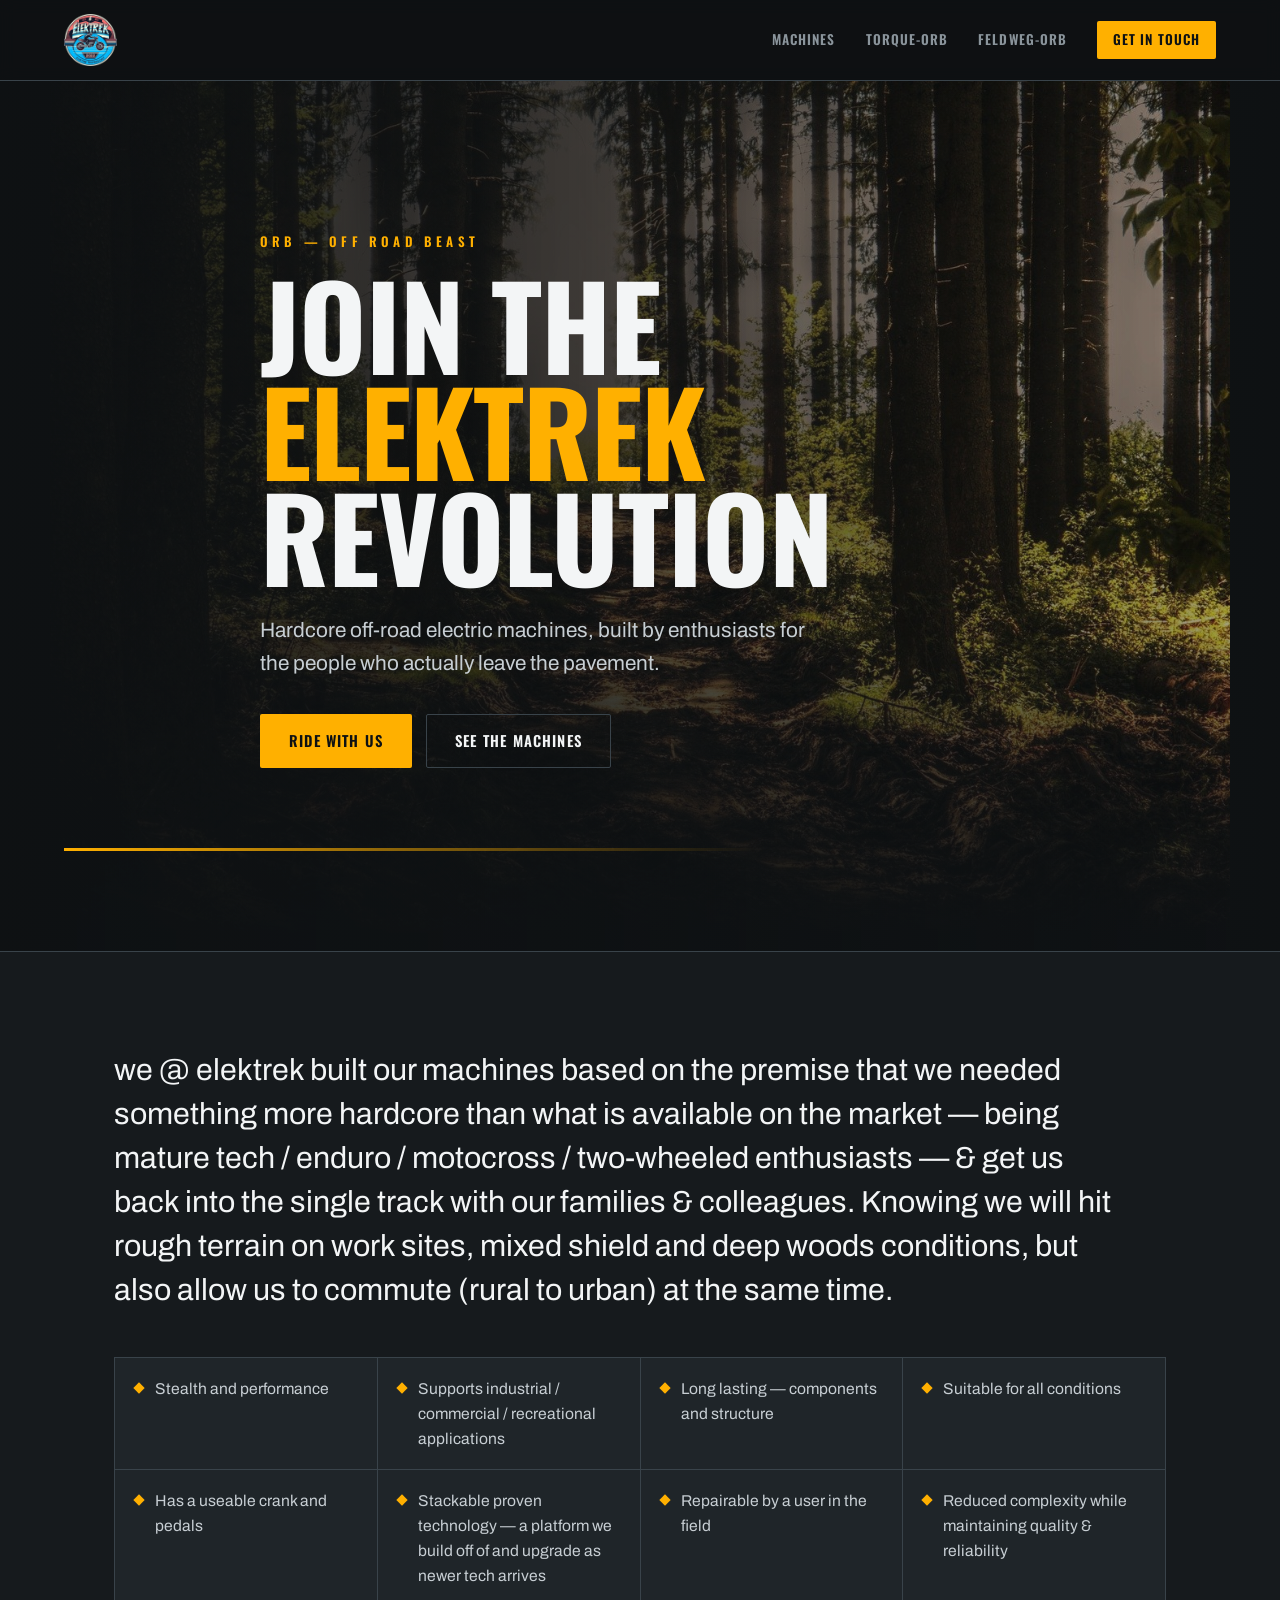
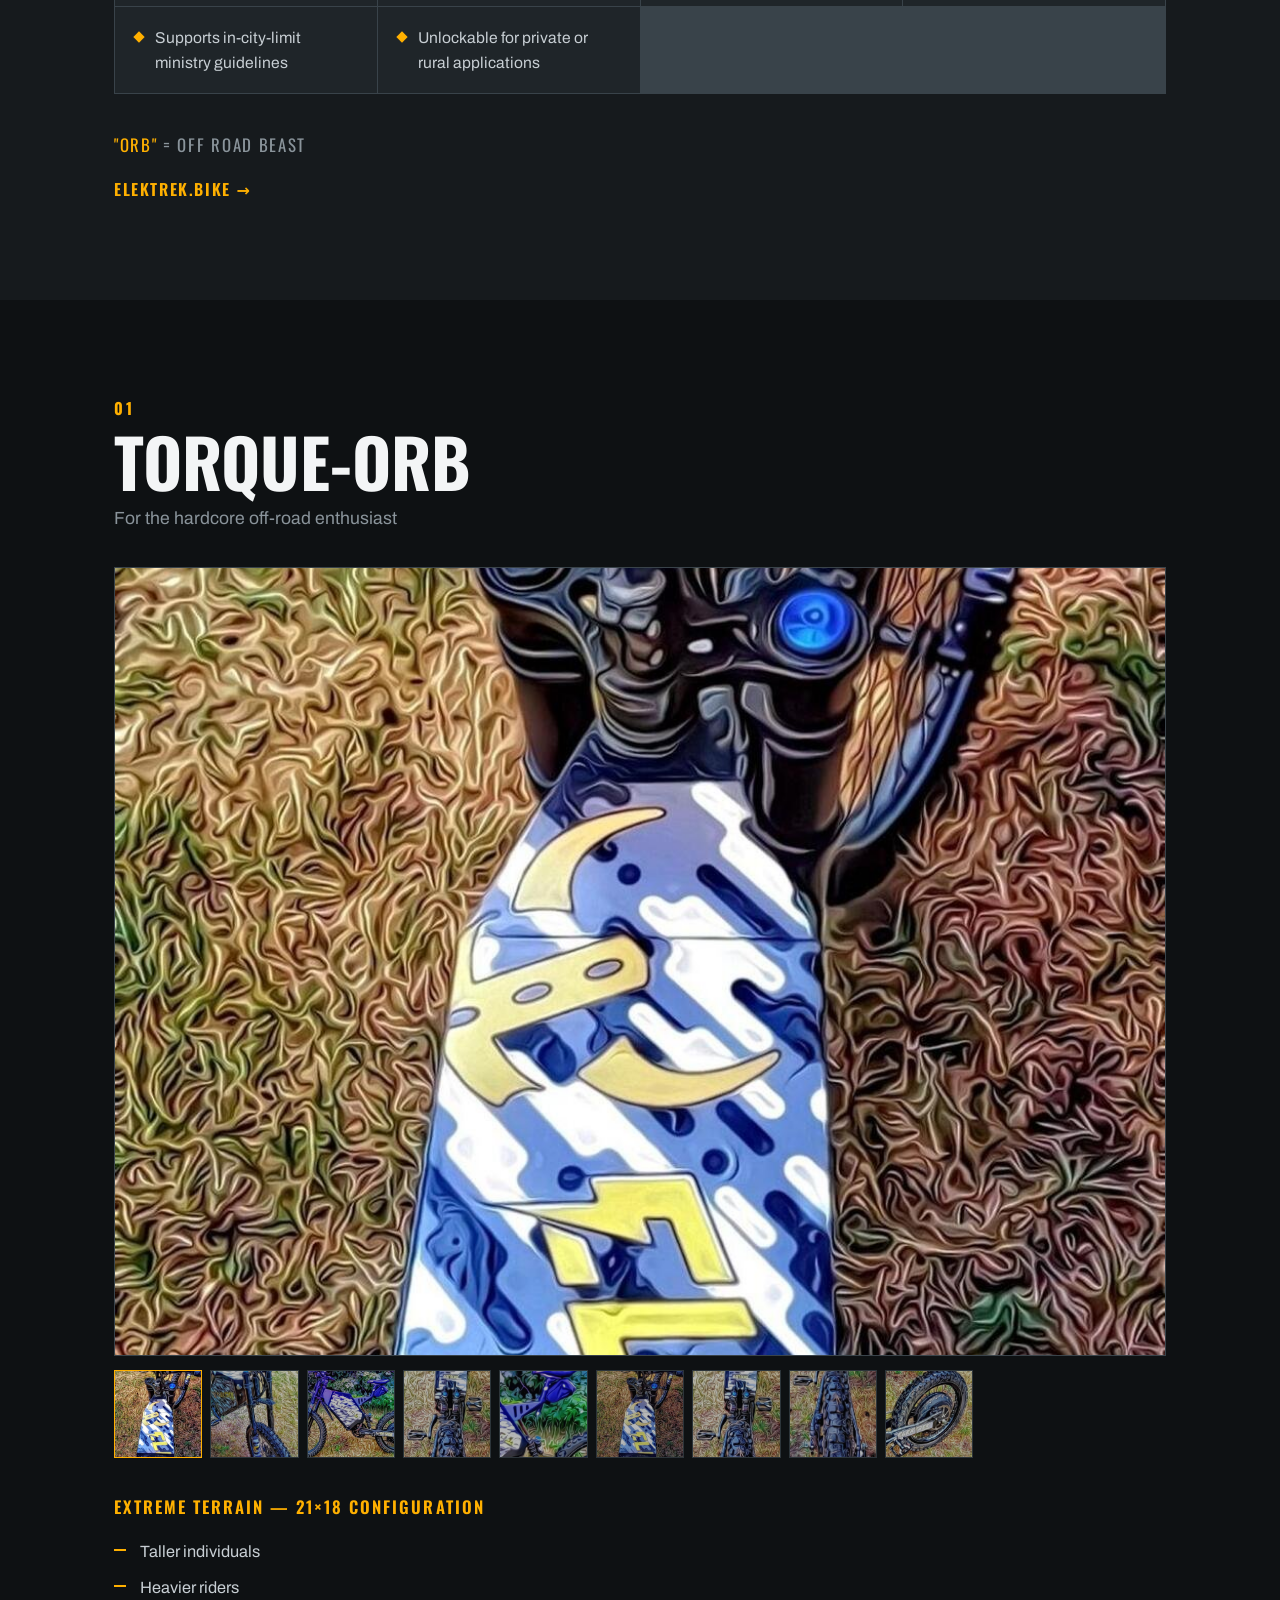
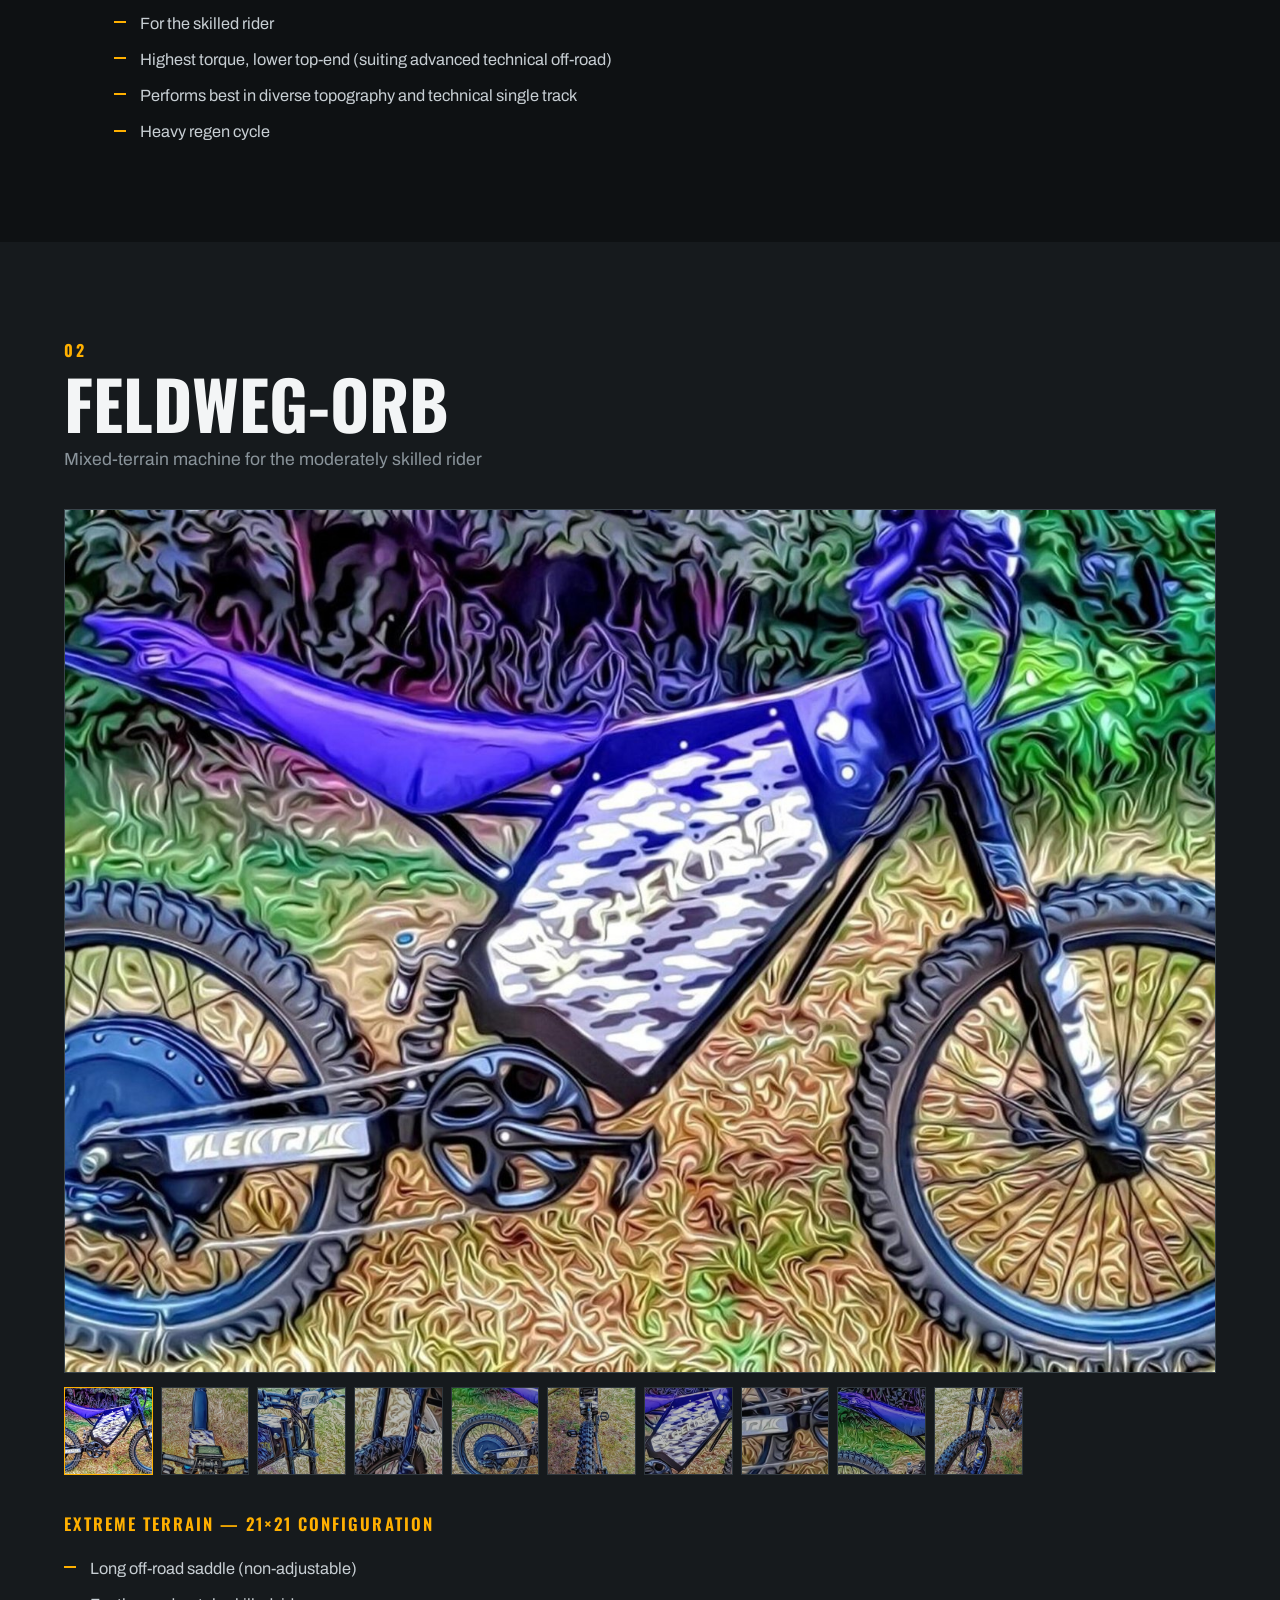
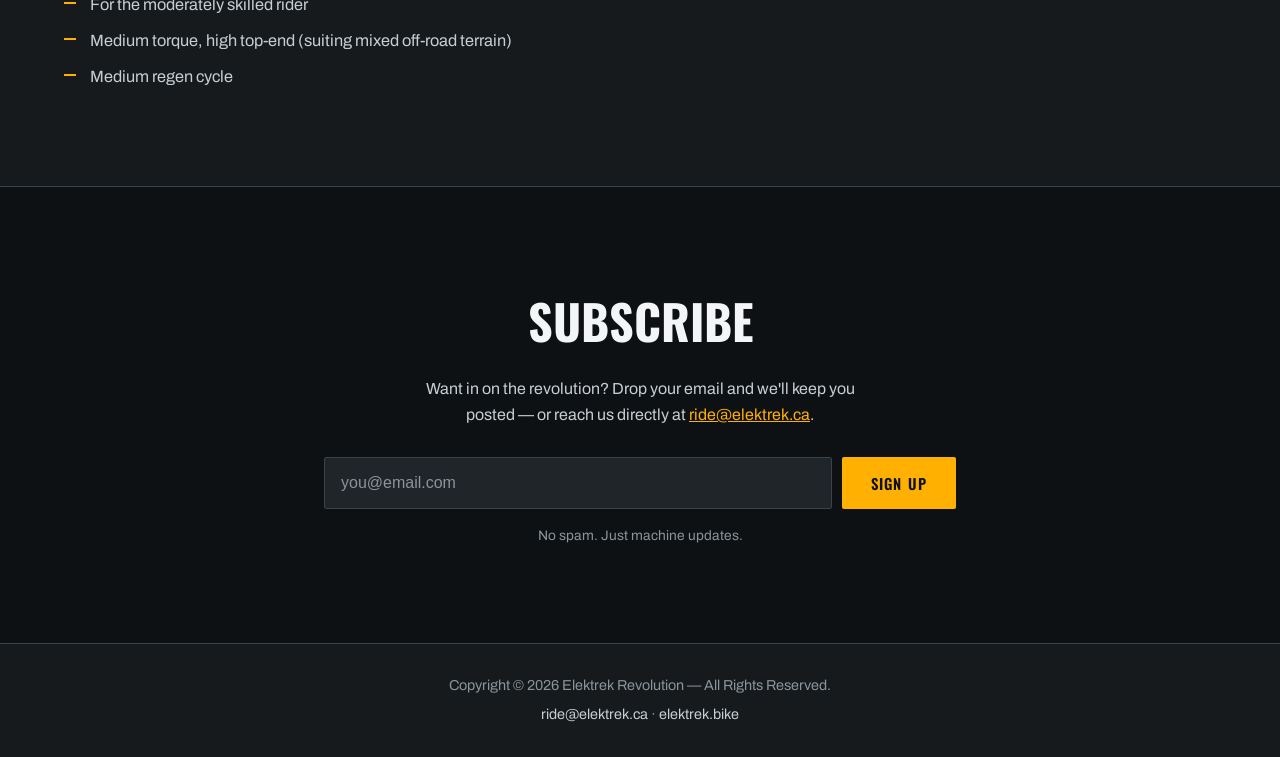
==== index.html @ 10cc9243 "Add files via upload" ====
<!DOCTYPE html>
<html lang="en">
<head>
<meta charset="UTF-8">
<meta name="viewport" content="width=device-width, initial-scale=1.0">
<title>Elektrek Inc. — Join the Elektrek Revolution</title>
<meta name="description" content="Elektrek builds hardcore off-road electric bikes (ORB = Off Road Beast) for mature enduro, moto and trail enthusiasts. Stealth, performance, and field-repairable engineering.">
<meta property="og:title" content="Elektrek Inc. — Join the Elektrek Revolution">
<meta property="og:description" content="Hardcore off-road electric beasts built for real terrain. Torque-ORB and FeldWeg-ORB.">
<meta property="og:type" content="website">
<link rel="icon" type="image/png" href="images/logo.png">
<link rel="stylesheet" href="styles.css">
<link rel="preconnect" href="https://fonts.googleapis.com">
<link rel="preconnect" href="https://fonts.gstatic.com" crossorigin>
<link href="https://fonts.googleapis.com/css2?family=Archivo:wght@400;600;800&family=Oswald:wght@500;600;700&display=swap" rel="stylesheet">
</head>
<body>

<!-- ============ HEADER ============ -->
<header class="site-header" id="top">
  <a class="brand" href="#top">
    <img src="images/logo.png" alt="Elektrek" class="brand-logo">
  </a>
  <nav class="site-nav" aria-label="Primary">
    <a href="#machines">Machines</a>
    <a href="#torque">Torque-ORB</a>
    <a href="#feldweg">FeldWeg-ORB</a>
    <a href="#subscribe" class="nav-cta">Get in touch</a>
  </nav>
</header>

<!-- ============ HERO ============ -->
<section class="hero">
  <div class="hero-bg" aria-hidden="true"></div>
  <div class="hero-grid">
    <p class="eyebrow">ORB &mdash; Off Road Beast</p>
    <h1 class="hero-title">Join the<br><span>Elektrek</span><br>Revolution</h1>
    <p class="hero-sub">Hardcore off-road electric machines, built by enthusiasts for the people who actually leave the pavement.</p>
    <div class="hero-actions">
      <a class="btn btn-primary" href="mailto:ride@elektrek.ca?subject=im%20interested">Ride with us</a>
      <a class="btn btn-ghost" href="#machines">See the machines</a>
    </div>
  </div>
  <div class="hero-rule" aria-hidden="true"></div>
</section>

<!-- ============ PHILOSOPHY ============ -->
<section class="philosophy" id="machines">
  <div class="phil-inner">
    <p class="phil-lede">we @ elektrek built our machines based on the premise that we needed something more hardcore than what is available on the market — being mature tech / enduro / motocross / two-wheeled enthusiasts — &amp; get us back into the single track with our families &amp; colleagues. Knowing we will hit rough terrain on work sites, mixed shield and deep woods conditions, but also allow us to commute (rural to urban) at the same time.</p>

    <ul class="spec-grid">
      <li>Stealth and performance</li>
      <li>Supports industrial / commercial / recreational applications</li>
      <li>Long lasting — components and structure</li>
      <li>Suitable for all conditions</li>
      <li>Has a useable crank and pedals</li>
      <li>Stackable proven technology — a platform we build off of and upgrade as newer tech arrives</li>
      <li>Repairable by a user in the field</li>
      <li>Reduced complexity while maintaining quality &amp; reliability</li>
      <li>Supports in-city-limit ministry guidelines</li>
      <li>Unlockable for private or rural applications</li>
    </ul>

    <p class="phil-note"><span>"ORB"</span> = off road beast</p>
    <a class="text-link" href="http://elektrek.bike">elektrek.bike &rarr;</a>
  </div>
</section>

<!-- ============ TORQUE-ORB ============ -->
<section class="product" id="torque">
  <div class="product-head">
    <p class="product-index">01</p>
    <h2>Torque-ORB</h2>
    <p class="product-tag">For the hardcore off-road enthusiast</p>
  </div>

  <div class="gallery" data-gallery>
    <figure class="g-main">
      <img src="images/torque-01-top-down-front.jpg" alt="Torque-ORB, top-down front view" loading="lazy">
    </figure>
    <div class="g-thumbs">
      <button class="g-thumb is-active" data-src="images/torque-01-top-down-front.jpg"><img src="images/torque-01-top-down-front.jpg" alt="Top-down front" loading="lazy"></button>
      <button class="g-thumb" data-src="images/torque-02-front-right-shock.jpg"><img src="images/torque-02-front-right-shock.jpg" alt="Front right shock" loading="lazy"></button>
      <button class="g-thumb" data-src="images/torque-03-side.jpg"><img src="images/torque-03-side.jpg" alt="Side profile" loading="lazy"></button>
      <button class="g-thumb" data-src="images/torque-04-rear-back-shock.jpg"><img src="images/torque-04-rear-back-shock.jpg" alt="Rear back shock" loading="lazy"></button>
      <button class="g-thumb" data-src="images/torque-05-seat.jpg"><img src="images/torque-05-seat.jpg" alt="Seat" loading="lazy"></button>
      <button class="g-thumb" data-src="images/torque-06-top-down-front-2.jpg"><img src="images/torque-06-top-down-front-2.jpg" alt="Top-down front, alternate" loading="lazy"></button>
      <button class="g-thumb" data-src="images/torque-07-rear-back-shock-2.jpg"><img src="images/torque-07-rear-back-shock-2.jpg" alt="Rear back shock, alternate" loading="lazy"></button>
      <button class="g-thumb" data-src="images/torque-08-tire-closeup.jpg"><img src="images/torque-08-tire-closeup.jpg" alt="Rear tire close-up" loading="lazy"></button>
      <button class="g-thumb" data-src="images/torque-09-rear.jpg"><img src="images/torque-09-rear.jpg" alt="Rear view" loading="lazy"></button>
    </div>
  </div>

  <div class="product-specs">
    <p class="specs-config">Extreme terrain &mdash; 21&times;18 configuration</p>
    <ul class="spec-list">
      <li>Taller individuals</li>
      <li>Heavier riders</li>
      <li>For the skilled rider</li>
      <li>Highest torque, lower top-end (suiting advanced technical off-road)</li>
      <li>Performs best in diverse topography and technical single track</li>
      <li>Heavy regen cycle</li>
    </ul>
  </div>
</section>

<!-- ============ FELDWEG-ORB ============ -->
<section class="product product-alt" id="feldweg">
  <div class="product-head">
    <p class="product-index">02</p>
    <h2>FeldWeg-ORB</h2>
    <p class="product-tag">Mixed-terrain machine for the moderately skilled rider</p>
  </div>

  <div class="gallery" data-gallery>
    <figure class="g-main">
      <img src="images/feldweg-03-whole-bike.jpeg" alt="FeldWeg-ORB, whole bike" loading="lazy">
    </figure>
    <div class="g-thumbs">
      <button class="g-thumb is-active" data-src="images/feldweg-03-whole-bike.jpeg"><img src="images/feldweg-03-whole-bike.jpeg" alt="Whole bike" loading="lazy"></button>
      <button class="g-thumb" data-src="images/feldweg-01.jpeg"><img src="images/feldweg-01.jpeg" alt="FeldWeg-ORB view" loading="lazy"></button>
      <button class="g-thumb" data-src="images/feldweg-02-front-close-up.jpeg"><img src="images/feldweg-02-front-close-up.jpeg" alt="Front close-up" loading="lazy"></button>
      <button class="g-thumb" data-src="images/feldweg-04-forks.jpeg"><img src="images/feldweg-04-forks.jpeg" alt="Forks" loading="lazy"></button>
      <button class="g-thumb" data-src="images/feldweg-05.jpeg"><img src="images/feldweg-05.jpeg" alt="FeldWeg-ORB view" loading="lazy"></button>
      <button class="g-thumb" data-src="images/feldweg-06-rear.jpeg"><img src="images/feldweg-06-rear.jpeg" alt="Rear" loading="lazy"></button>
      <button class="g-thumb" data-src="images/feldweg-07-chassis.jpeg"><img src="images/feldweg-07-chassis.jpeg" alt="Chassis" loading="lazy"></button>
      <button class="g-thumb" data-src="images/feldweg-08-swing-arm.jpeg"><img src="images/feldweg-08-swing-arm.jpeg" alt="Swing arm" loading="lazy"></button>
      <button class="g-thumb" data-src="images/feldweg-09-seat.jpeg"><img src="images/feldweg-09-seat.jpeg" alt="Seat" loading="lazy"></button>
      <button class="g-thumb" data-src="images/feldweg-10.jpeg"><img src="images/feldweg-10.jpeg" alt="FeldWeg-ORB view" loading="lazy"></button>
    </div>
  </div>

  <div class="product-specs">
    <p class="specs-config">Extreme terrain &mdash; 21&times;21 configuration</p>
    <ul class="spec-list">
      <li>Long off-road saddle (non-adjustable)</li>
      <li>For the moderately skilled rider</li>
      <li>Medium torque, high top-end (suiting mixed off-road terrain)</li>
      <li>Medium regen cycle</li>
    </ul>
  </div>
</section>

<!-- ============ SUBSCRIBE ============ -->
<section class="subscribe" id="subscribe">
  <div class="sub-inner">
    <h2>Subscribe</h2>
    <p class="sub-copy">Want in on the revolution? Drop your email and we'll keep you posted — or reach us directly at <a href="mailto:ride@elektrek.ca?subject=im%20interested">ride@elektrek.ca</a>.</p>

    <!-- NOTE: A static site cannot store form submissions on its own.
         This form posts to FormSubmit (free, no account) so you receive
         submissions by email. Replace the email in the action URL with
         your own, then confirm once via the activation email FormSubmit sends. -->
    <form class="sub-form" action="https://formsubmit.co/ride@elektrek.ca" method="POST">
      <input type="hidden" name="_subject" value="New Elektrek subscriber">
      <input type="hidden" name="_captcha" value="false">
      <input type="email" name="email" placeholder="you@email.com" aria-label="Email" required>
      <button type="submit" class="btn btn-primary">Sign up</button>
    </form>
    <p class="sub-fineprint">No spam. Just machine updates.</p>
  </div>
</section>

<!-- ============ FOOTER ============ -->
<footer class="site-footer">
  <p>Copyright &copy; <span id="year">2024</span> Elektrek Revolution — All Rights Reserved.</p>
  <p class="footer-contact"><a href="mailto:ride@elektrek.ca?subject=im%20interested">ride@elektrek.ca</a> &middot; <a href="http://elektrek.bike">elektrek.bike</a></p>
</footer>

<script src="script.js"></script>
</body>
</html>
---- styles.css ----
/* ============================================================
   Elektrek Inc. — stylesheet
   Rugged industrial look: dark steel, hazard-amber accent,
   condensed display type. Mobile-first, no dependencies.
   ============================================================ */

:root{
  --steel-900:#0e1113;
  --steel-800:#161a1d;
  --steel-700:#1f2529;
  --steel-600:#2b3338;
  --line:#39434a;
  --fog:#c7ced3;
  --fog-dim:#8a949b;
  --paper:#f3f5f6;
  --amber:#ffb000;      /* hazard amber — the signature accent */
  --amber-deep:#e08a00;
  --max:1180px;
  --pad:clamp(20px,5vw,64px);
  --font-display:"Oswald",system-ui,sans-serif;
  --font-body:"Archivo",system-ui,sans-serif;
}

*{box-sizing:border-box;margin:0;padding:0}
html{scroll-behavior:smooth}
body{
  background:var(--steel-900);
  color:var(--fog);
  font-family:var(--font-body);
  line-height:1.6;
  -webkit-font-smoothing:antialiased;
}
img{max-width:100%;display:block}
a{color:inherit}

/* ---------- header ---------- */
.site-header{
  position:sticky;top:0;z-index:50;
  display:flex;align-items:center;justify-content:space-between;
  gap:16px;
  padding:14px var(--pad);
  background:rgba(14,17,19,.86);
  backdrop-filter:blur(8px);
  border-bottom:1px solid var(--line);
}
.brand-logo{height:52px;width:auto;display:block}
.site-nav{display:flex;align-items:center;gap:clamp(12px,2.4vw,30px)}
.site-nav a{
  font-family:var(--font-display);
  text-transform:uppercase;
  letter-spacing:.08em;
  font-size:.84rem;font-weight:600;
  color:var(--fog-dim);
  text-decoration:none;
  transition:color .15s;
}
.site-nav a:hover{color:var(--paper)}
.nav-cta{
  color:var(--steel-900)!important;
  background:var(--amber);
  padding:8px 16px;
  border-radius:2px;
}
.nav-cta:hover{background:var(--amber-deep)}

/* ---------- hero ---------- */
.hero{
  position:relative;
  padding:clamp(70px,13vw,150px) var(--pad) clamp(60px,9vw,100px);
  overflow:hidden;
  isolation:isolate;
}
.hero-bg{
  position:absolute;inset:0;z-index:-2;
  background:url("images/hero-forest.jpg") center 35%/cover no-repeat;
}
/* dark gradient so the headline stays legible over the forest */
.hero::before{
  content:"";position:absolute;inset:0;z-index:-1;
  background:
    linear-gradient(90deg,rgba(14,17,19,.94) 0%,rgba(14,17,19,.78) 45%,rgba(14,17,19,.35) 100%),
    linear-gradient(0deg,var(--steel-900) 2%,transparent 38%);
  pointer-events:none;
}
.hero > *{max-width:var(--max);margin-left:auto;margin-right:auto}
.hero-grid{position:relative;z-index:1;max-width:760px}
.eyebrow{
  font-family:var(--font-display);
  text-transform:uppercase;letter-spacing:.32em;
  color:var(--amber);font-weight:600;font-size:.82rem;
  margin-bottom:18px;
}
.hero-title{
  font-family:var(--font-display);
  font-weight:700;
  text-transform:uppercase;
  font-size:clamp(3.2rem,11vw,7.2rem);
  line-height:.92;
  letter-spacing:-.01em;
  color:var(--paper);
}
.hero-title span{color:var(--amber)}
.hero-sub{
  margin:26px 0 34px;
  font-size:clamp(1.05rem,2.2vw,1.3rem);
  color:var(--fog);max-width:46ch;
}
.hero-actions{display:flex;flex-wrap:wrap;gap:14px}
.hero-rule{
  position:relative;z-index:1;
  height:3px;margin-top:clamp(40px,7vw,80px);
  background:linear-gradient(90deg,var(--amber),transparent 60%);
}

/* ---------- buttons ---------- */
.btn{
  display:inline-block;
  font-family:var(--font-display);
  text-transform:uppercase;letter-spacing:.08em;
  font-weight:600;font-size:.92rem;
  padding:14px 28px;border-radius:2px;
  text-decoration:none;cursor:pointer;border:1px solid transparent;
  transition:transform .12s,background .15s,color .15s;
}
.btn:active{transform:translateY(1px)}
.btn-primary{background:var(--amber);color:var(--steel-900)}
.btn-primary:hover{background:var(--amber-deep)}
.btn-ghost{border-color:var(--line);color:var(--paper)}
.btn-ghost:hover{border-color:var(--amber);color:var(--amber)}

/* ---------- philosophy ---------- */
.philosophy{border-top:1px solid var(--line);background:var(--steel-800)}
.phil-inner{max-width:var(--max);margin:0 auto;padding:clamp(54px,8vw,96px) var(--pad)}
.phil-lede{
  font-size:clamp(1.25rem,3vw,1.9rem);
  line-height:1.45;color:var(--paper);
  max-width:60ch;font-weight:400;
}
.spec-grid{
  list-style:none;
  margin:44px 0 38px;
  display:grid;gap:1px;
  grid-template-columns:repeat(auto-fit,minmax(260px,1fr));
  background:var(--line);
  border:1px solid var(--line);
}
.spec-grid li{
  background:var(--steel-700);
  padding:18px 20px;
  font-size:.98rem;color:var(--fog);
  display:flex;align-items:flex-start;gap:12px;
}
.spec-grid li::before{
  content:"";flex:0 0 auto;
  width:8px;height:8px;margin-top:8px;
  background:var(--amber);transform:rotate(45deg);
}
.phil-note{font-family:var(--font-display);text-transform:uppercase;letter-spacing:.1em;color:var(--fog-dim);font-size:1.05rem}
.phil-note span{color:var(--amber)}
.text-link{
  display:inline-block;margin-top:18px;
  font-family:var(--font-display);text-transform:uppercase;letter-spacing:.1em;
  color:var(--amber);text-decoration:none;font-weight:600;
  border-bottom:1px solid transparent;
}
.text-link:hover{border-color:var(--amber)}

/* ---------- product sections ---------- */
.product{max-width:var(--max);margin:0 auto;padding:clamp(54px,8vw,96px) var(--pad)}
.product-alt{background:var(--steel-800);max-width:none}
.product-alt > *{max-width:var(--max);margin-left:auto;margin-right:auto}
.product-head{margin-bottom:34px}
.product-index{
  font-family:var(--font-display);font-weight:700;
  font-size:1rem;color:var(--amber);letter-spacing:.2em;
}
.product-head h2{
  font-family:var(--font-display);font-weight:700;text-transform:uppercase;
  font-size:clamp(2.4rem,6vw,4.2rem);line-height:1;color:var(--paper);
  margin:6px 0 10px;
}
.product-tag{color:var(--fog-dim);font-size:1.1rem}

/* gallery */
.gallery{display:grid;gap:14px;grid-template-columns:1fr;margin-bottom:36px}
.g-main{
  background:var(--steel-700);border:1px solid var(--line);
  aspect-ratio:4/3;overflow:hidden;
}
.g-main img{width:100%;height:100%;object-fit:cover}
.g-thumbs{
  display:grid;gap:8px;
  grid-template-columns:repeat(auto-fill,minmax(82px,1fr));
}
.g-thumb{
  padding:0;border:1px solid var(--line);background:var(--steel-700);
  aspect-ratio:1;overflow:hidden;cursor:pointer;
  transition:border-color .15s,opacity .15s;opacity:.7;
}
.g-thumb img{width:100%;height:100%;object-fit:cover}
.g-thumb:hover{opacity:1}
.g-thumb.is-active{border-color:var(--amber);opacity:1}

/* specs */
.specs-config{
  font-family:var(--font-display);text-transform:uppercase;letter-spacing:.12em;
  color:var(--amber);font-weight:600;margin-bottom:18px;font-size:1.05rem;
}
.spec-list{list-style:none;display:grid;gap:10px}
.spec-list li{
  padding-left:26px;position:relative;color:var(--fog);font-size:1.02rem;
}
.spec-list li::before{
  content:"";position:absolute;left:0;top:.62em;
  width:12px;height:2px;background:var(--amber);
}

/* ---------- subscribe ---------- */
.subscribe{border-top:1px solid var(--line);background:var(--steel-900)}
.sub-inner{max-width:760px;margin:0 auto;padding:clamp(54px,8vw,96px) var(--pad);text-align:center}
.subscribe h2{
  font-family:var(--font-display);font-weight:700;text-transform:uppercase;
  font-size:clamp(2rem,5vw,3rem);color:var(--paper);
}
.sub-copy{margin:16px auto 30px;max-width:48ch;color:var(--fog)}
.sub-copy a{color:var(--amber)}
.sub-form{display:flex;gap:10px;flex-wrap:wrap;justify-content:center}
.sub-form input[type=email]{
  flex:1 1 280px;min-width:0;
  background:var(--steel-700);border:1px solid var(--line);
  color:var(--paper);padding:14px 16px;border-radius:2px;font-size:1rem;
}
.sub-form input[type=email]:focus{outline:2px solid var(--amber);outline-offset:1px;border-color:var(--amber)}
.sub-form input::placeholder{color:var(--fog-dim)}
.sub-fineprint{margin-top:16px;color:var(--fog-dim);font-size:.86rem}

/* ---------- footer ---------- */
.site-footer{
  border-top:1px solid var(--line);
  padding:30px var(--pad);text-align:center;
  color:var(--fog-dim);font-size:.9rem;background:var(--steel-800);
}
.footer-contact{margin-top:6px}
.footer-contact a{color:var(--fog);text-decoration:none}
.footer-contact a:hover{color:var(--amber)}

/* ---------- responsive ---------- */
@media(min-width:760px){
  .gallery{grid-template-columns:1fr;}
}
@media(max-width:560px){
  .site-nav a:not(.nav-cta){display:none}
}

/* ---------- a11y / motion ---------- */
:focus-visible{outline:2px solid var(--amber);outline-offset:2px}
@media(prefers-reduced-motion:reduce){
  html{scroll-behavior:auto}
  *{transition:none!important}
}
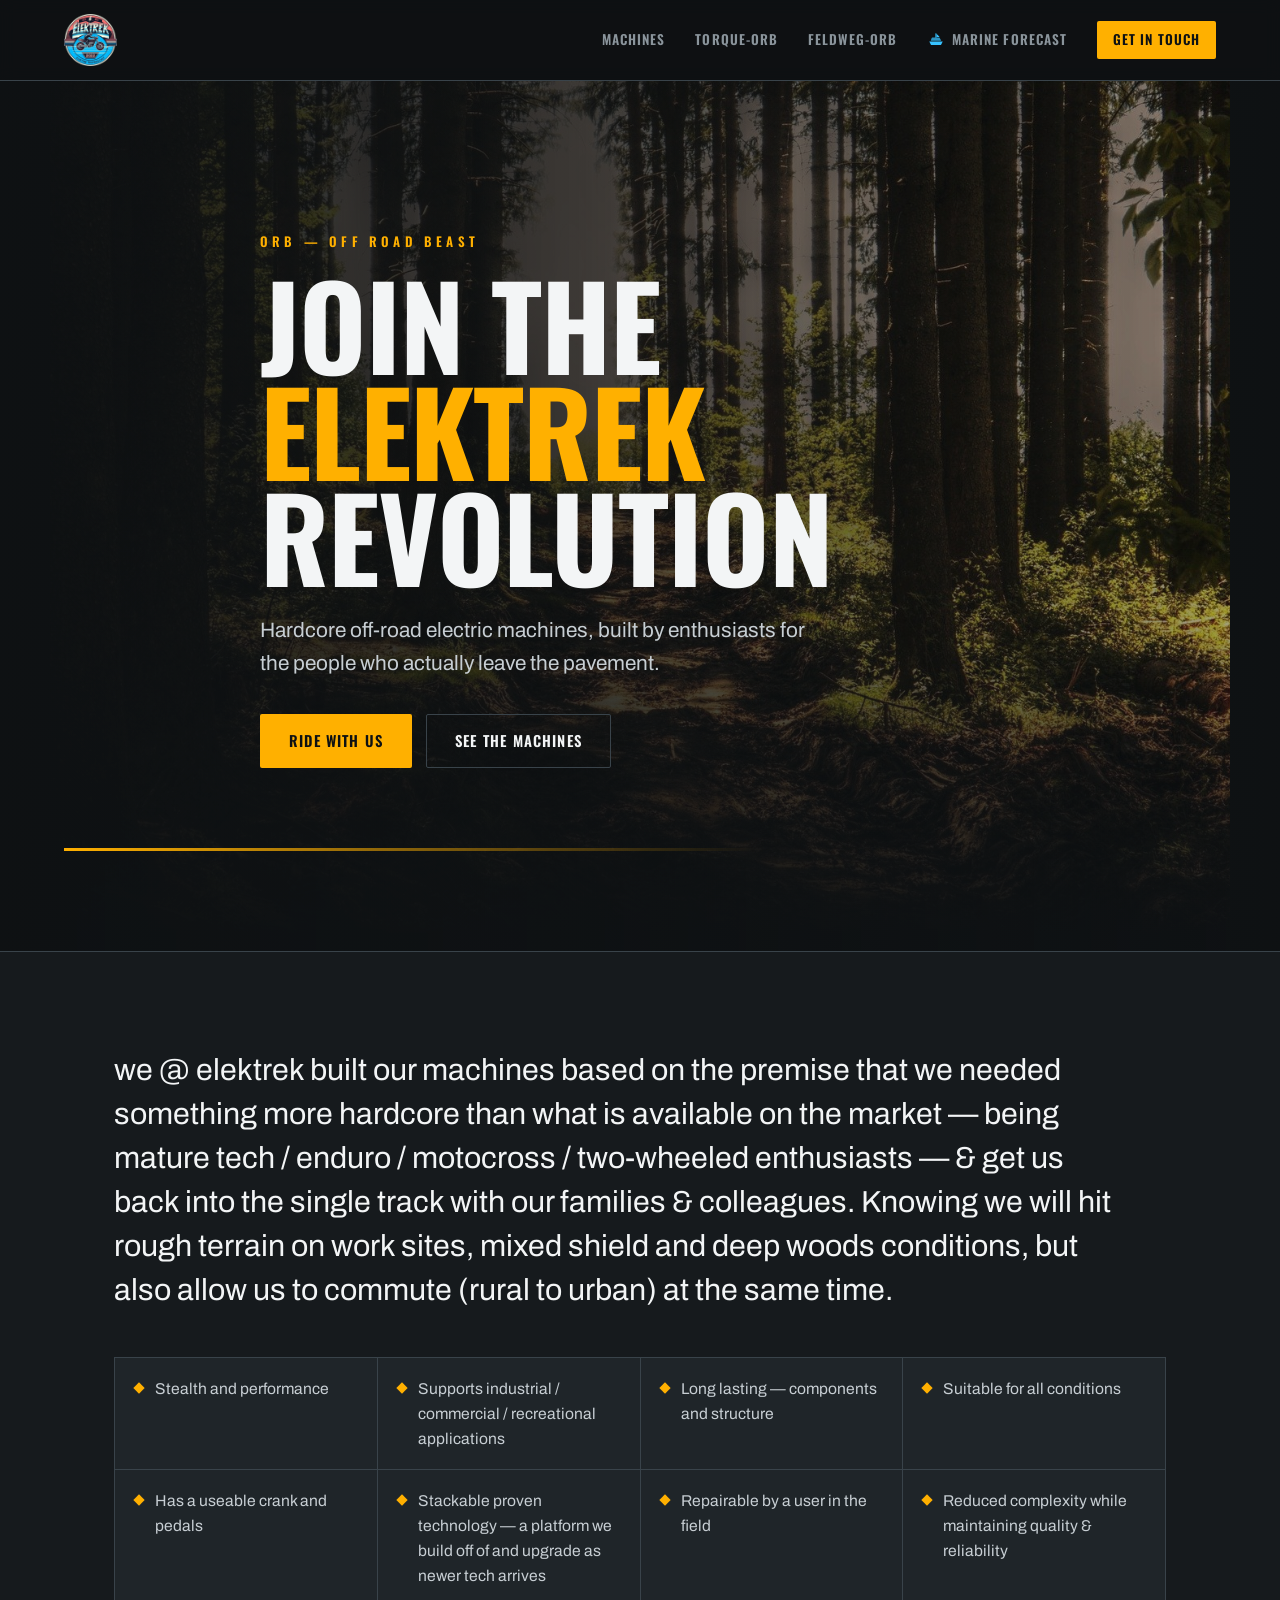
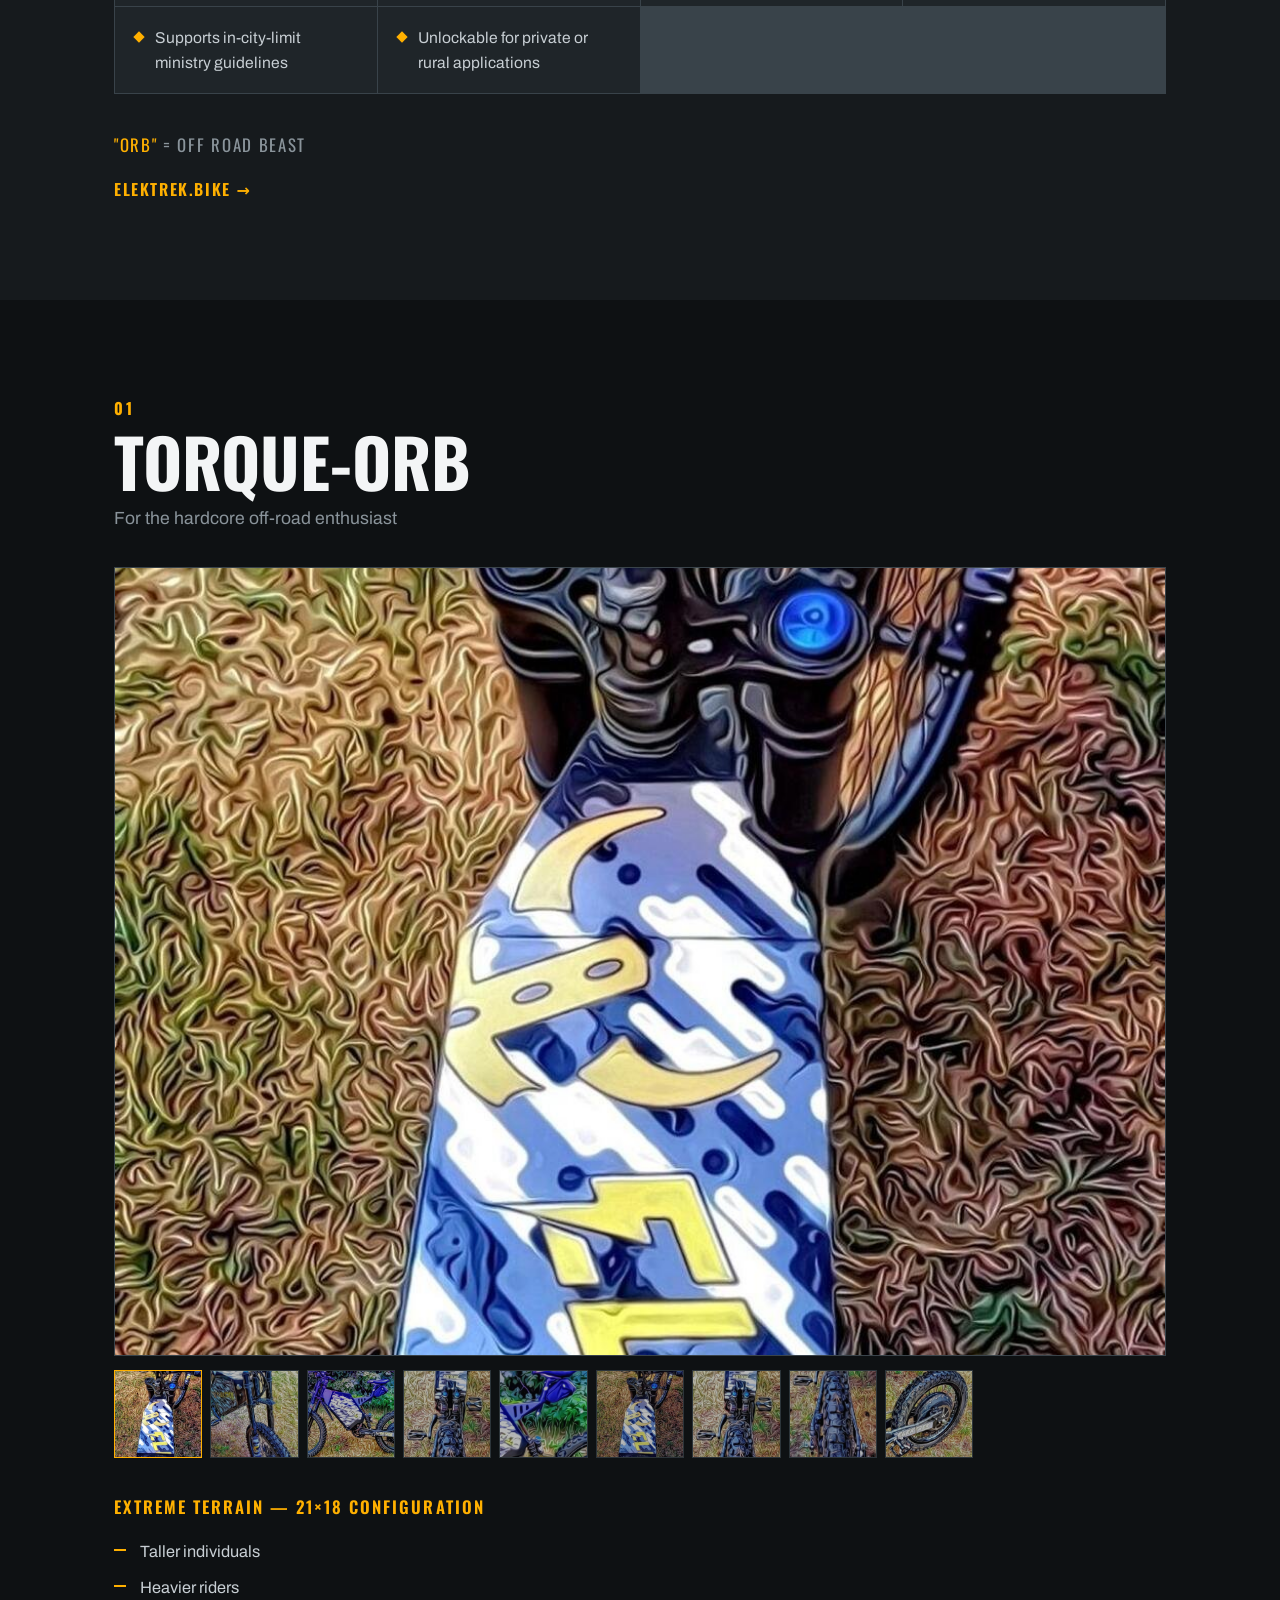
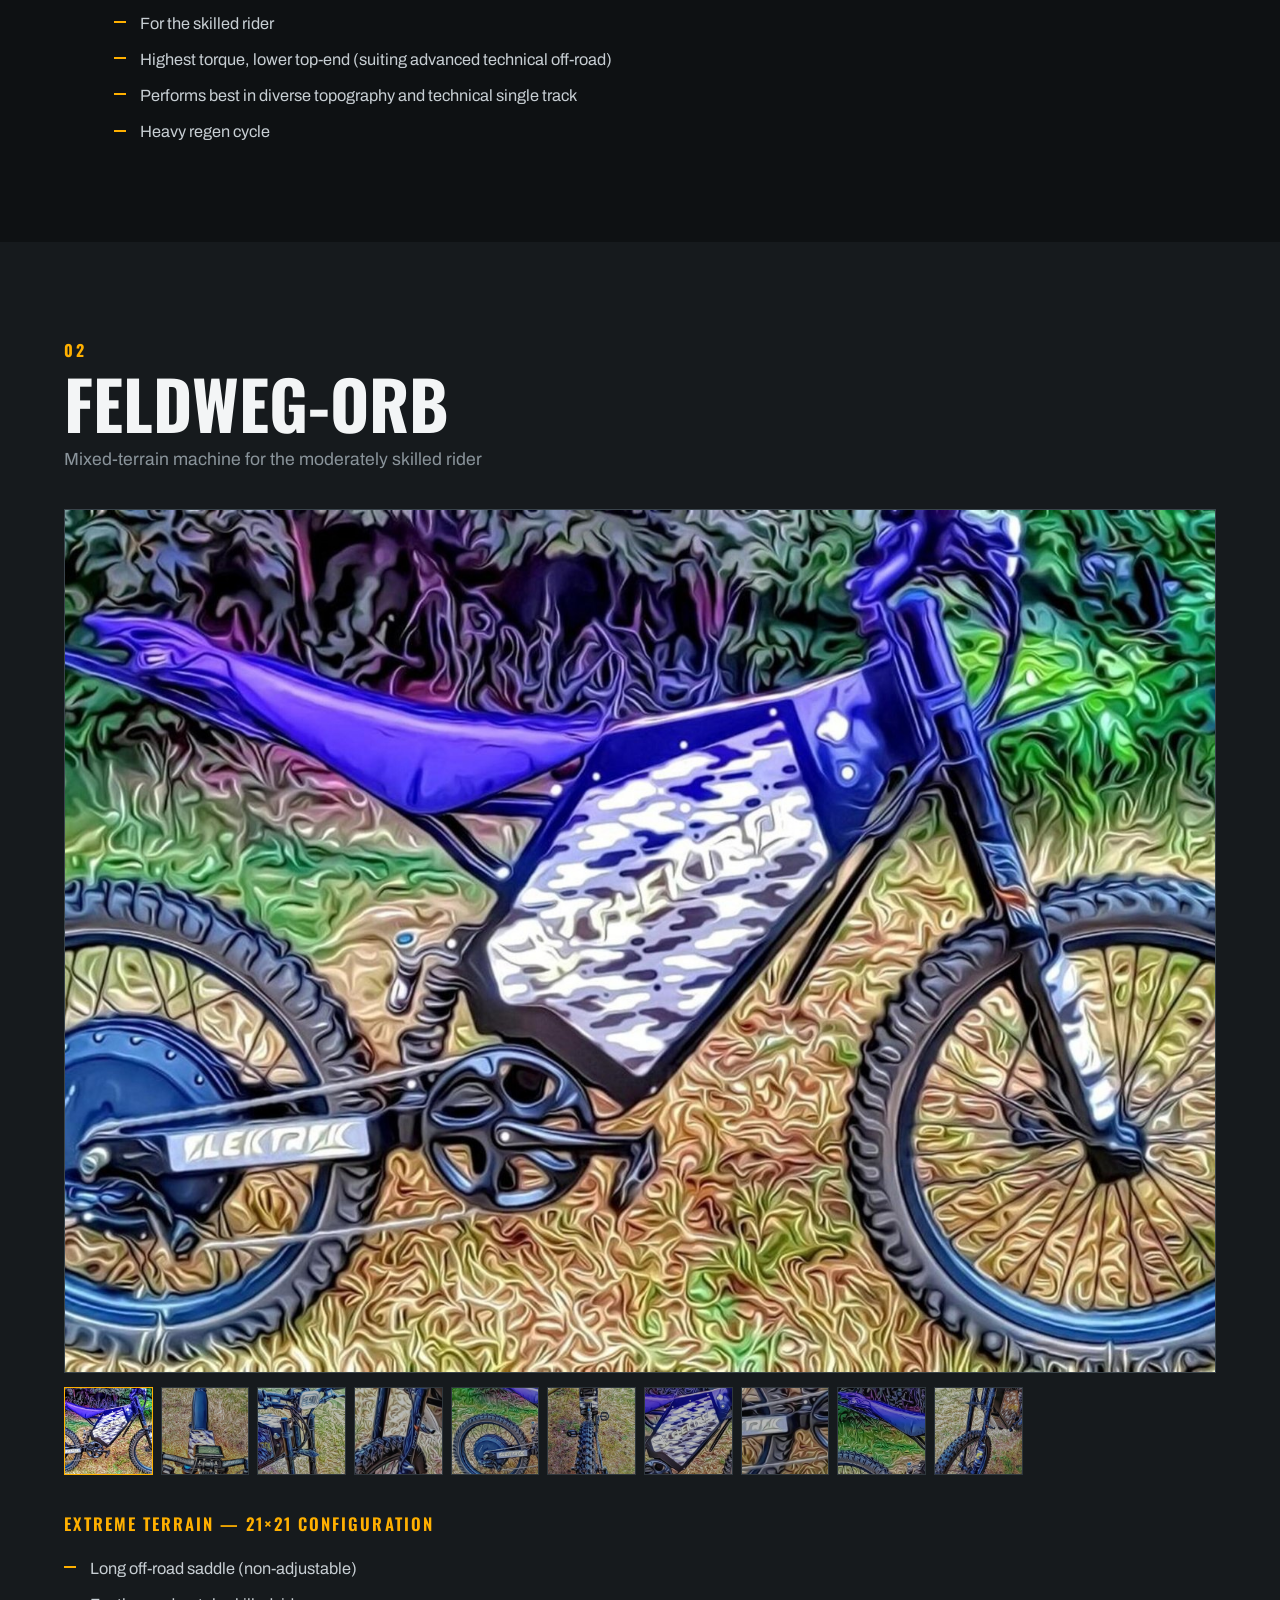
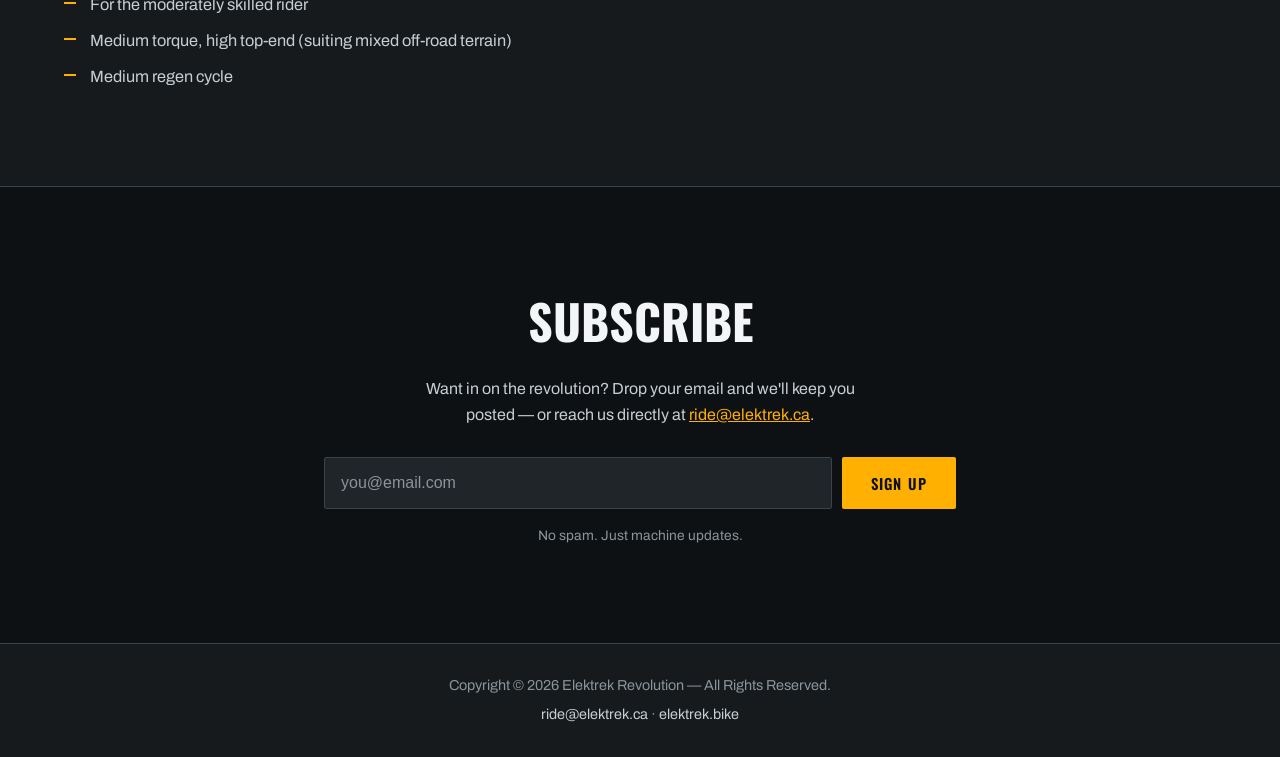
==== commit 6b8f5bcf: "Add files via upload" ====
--- a/index.html
+++ b/index.html
@@ -25,6 +25,15 @@
     <a href="#machines">Machines</a>
     <a href="#torque">Torque-ORB</a>
     <a href="#feldweg">FeldWeg-ORB</a>
+    <a href="marine-forecast.html" class="nav-marine" target="_blank" rel="noopener" data-popup aria-label="Marine Forecast">
+      <svg class="nav-boat" viewBox="0 0 24 24" width="18" height="18" aria-hidden="true" focusable="false">
+        <path d="M3 14h18l-2.2 4.2a1 1 0 0 1-.9.55H6.1a1 1 0 0 1-.9-.55L3 14Z" fill="currentColor"/>
+        <path d="M5 13 6.2 9.4a1 1 0 0 1 .95-.68H16a1 1 0 0 1 .82.43L19 13H5Z" fill="currentColor" opacity=".75"/>
+        <rect x="11.2" y="3" width="1.4" height="6" rx=".5" fill="currentColor"/>
+        <path d="M12.6 3.6 16.4 7.4a.4.4 0 0 1-.28.68H12.6V3.6Z" fill="currentColor"/>
+      </svg>
+      <span>Marine Forecast</span>
+    </a>
     <a href="#subscribe" class="nav-cta">Get in touch</a>
   </nav>
 </header>
--- a/styles.css
+++ b/styles.css
@@ -55,6 +55,14 @@
   transition:color .15s;
 }
 .site-nav a:hover{color:var(--paper)}
+.nav-marine{
+  display:inline-flex;align-items:center;gap:7px;
+}
+.nav-marine .nav-boat{
+  flex:0 0 auto;color:var(--accent-marine, #37c2ff);
+  transition:transform .18s ease;
+}
+.nav-marine:hover .nav-boat{transform:translateY(-1px) rotate(-4deg)}
 .nav-cta{
   color:var(--steel-900)!important;
   background:var(--amber);
@@ -249,7 +257,8 @@
   .gallery{grid-template-columns:1fr;}
 }
 @media(max-width:560px){
-  .site-nav a:not(.nav-cta){display:none}
+  .site-nav a:not(.nav-cta):not(.nav-marine){display:none}
+  .nav-marine span{display:none}
 }
 
 /* ---------- a11y / motion ---------- */
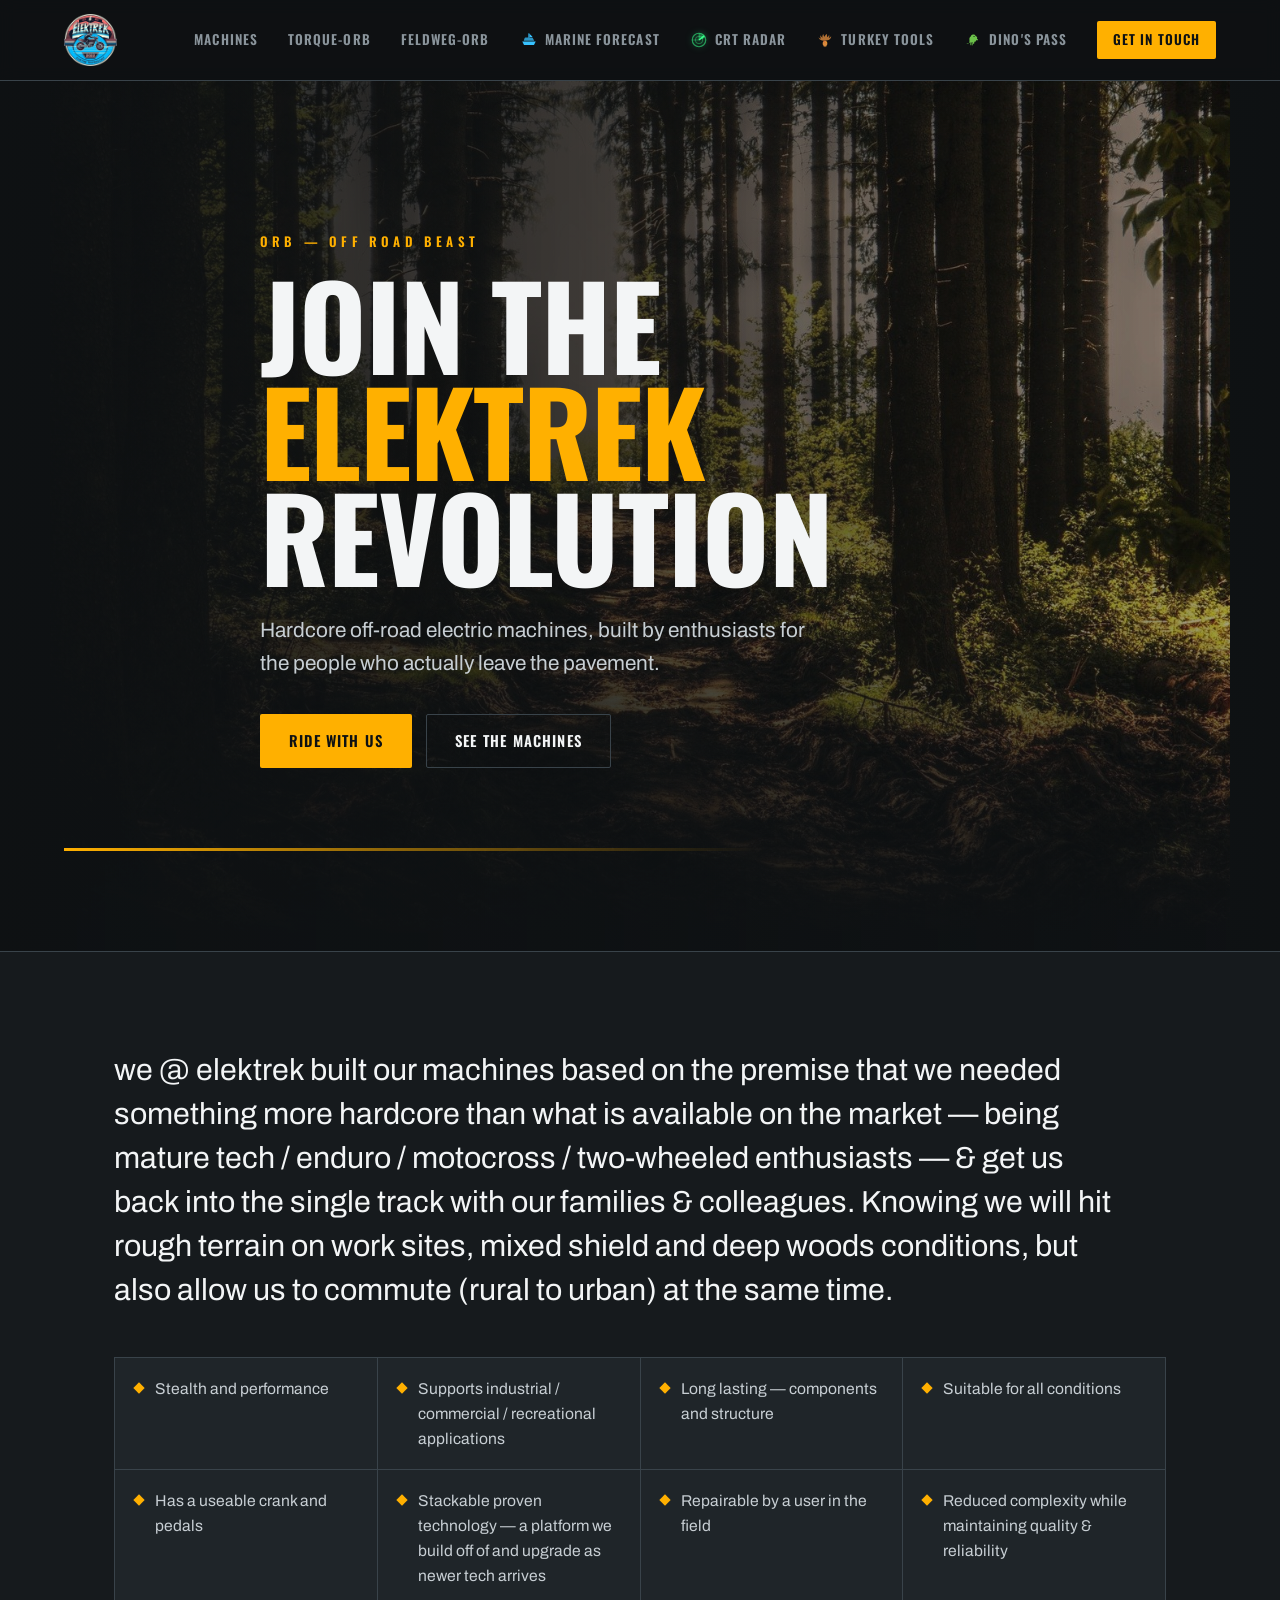
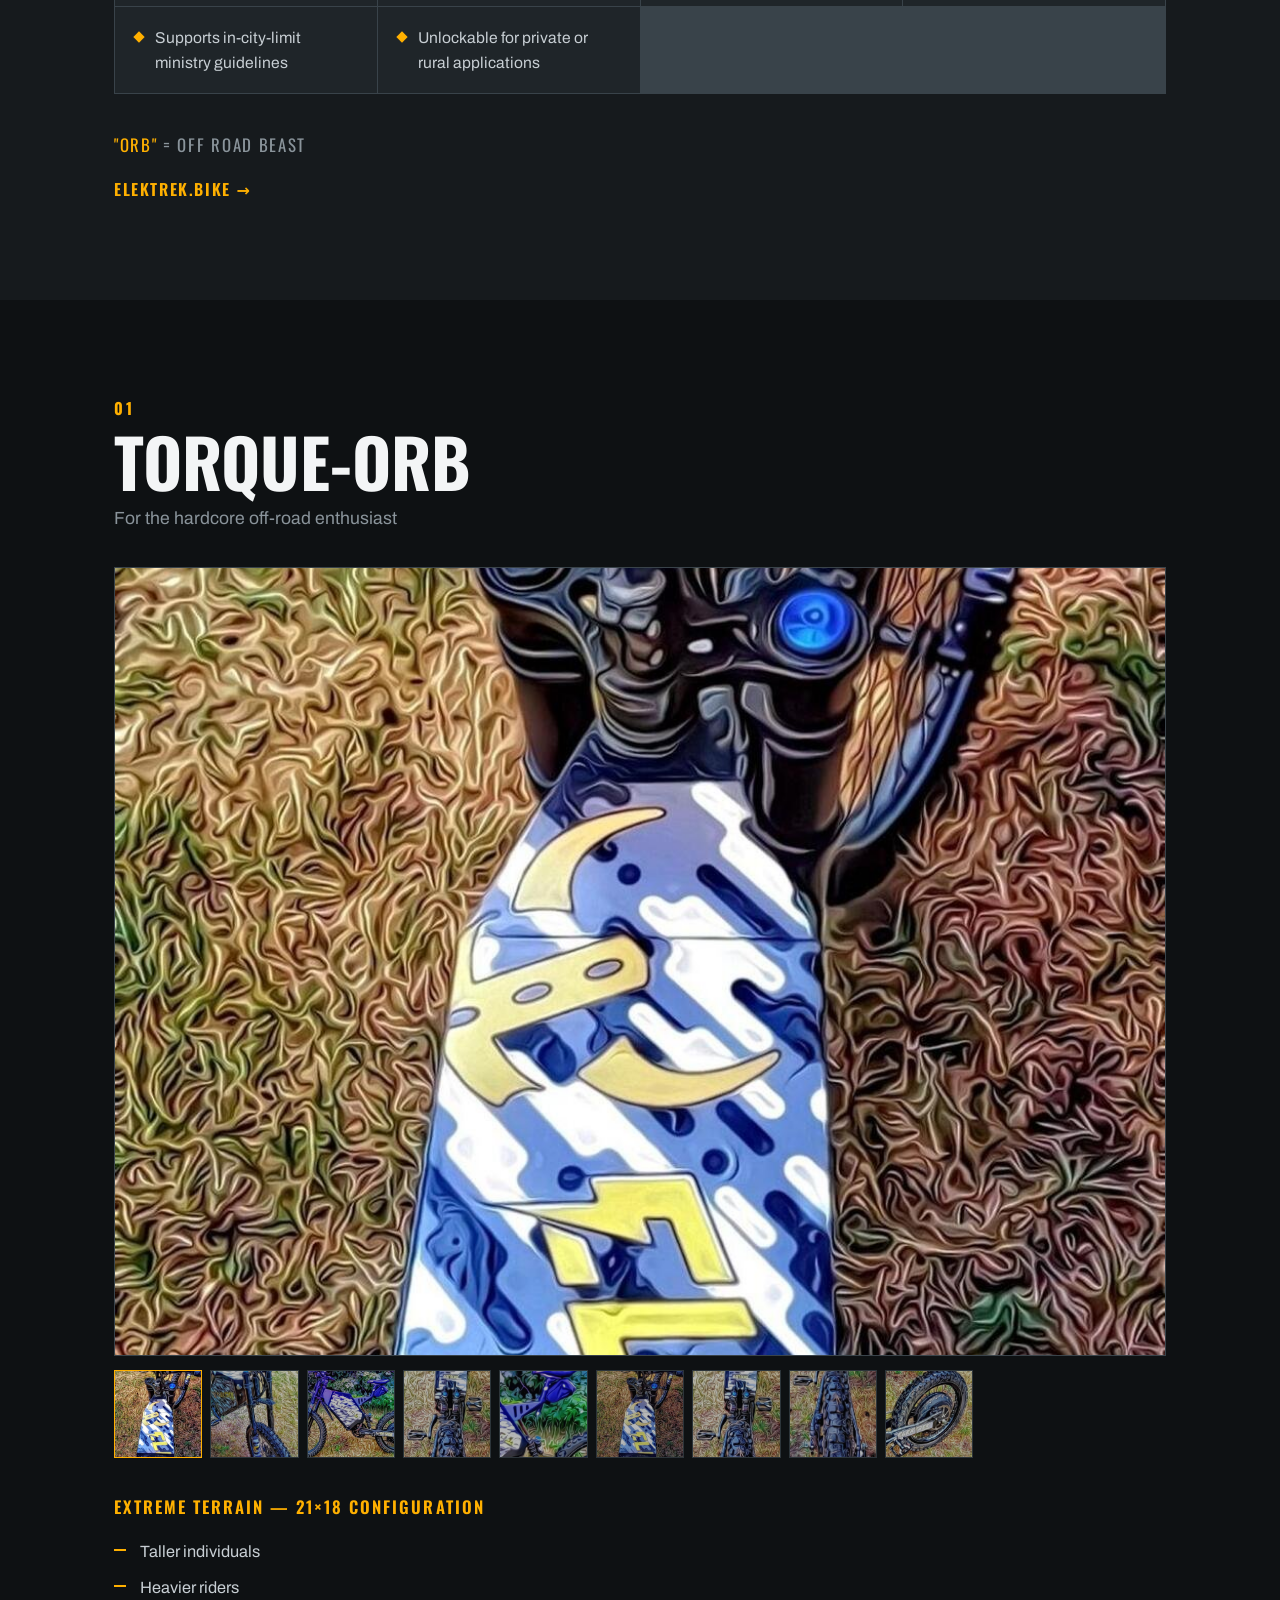
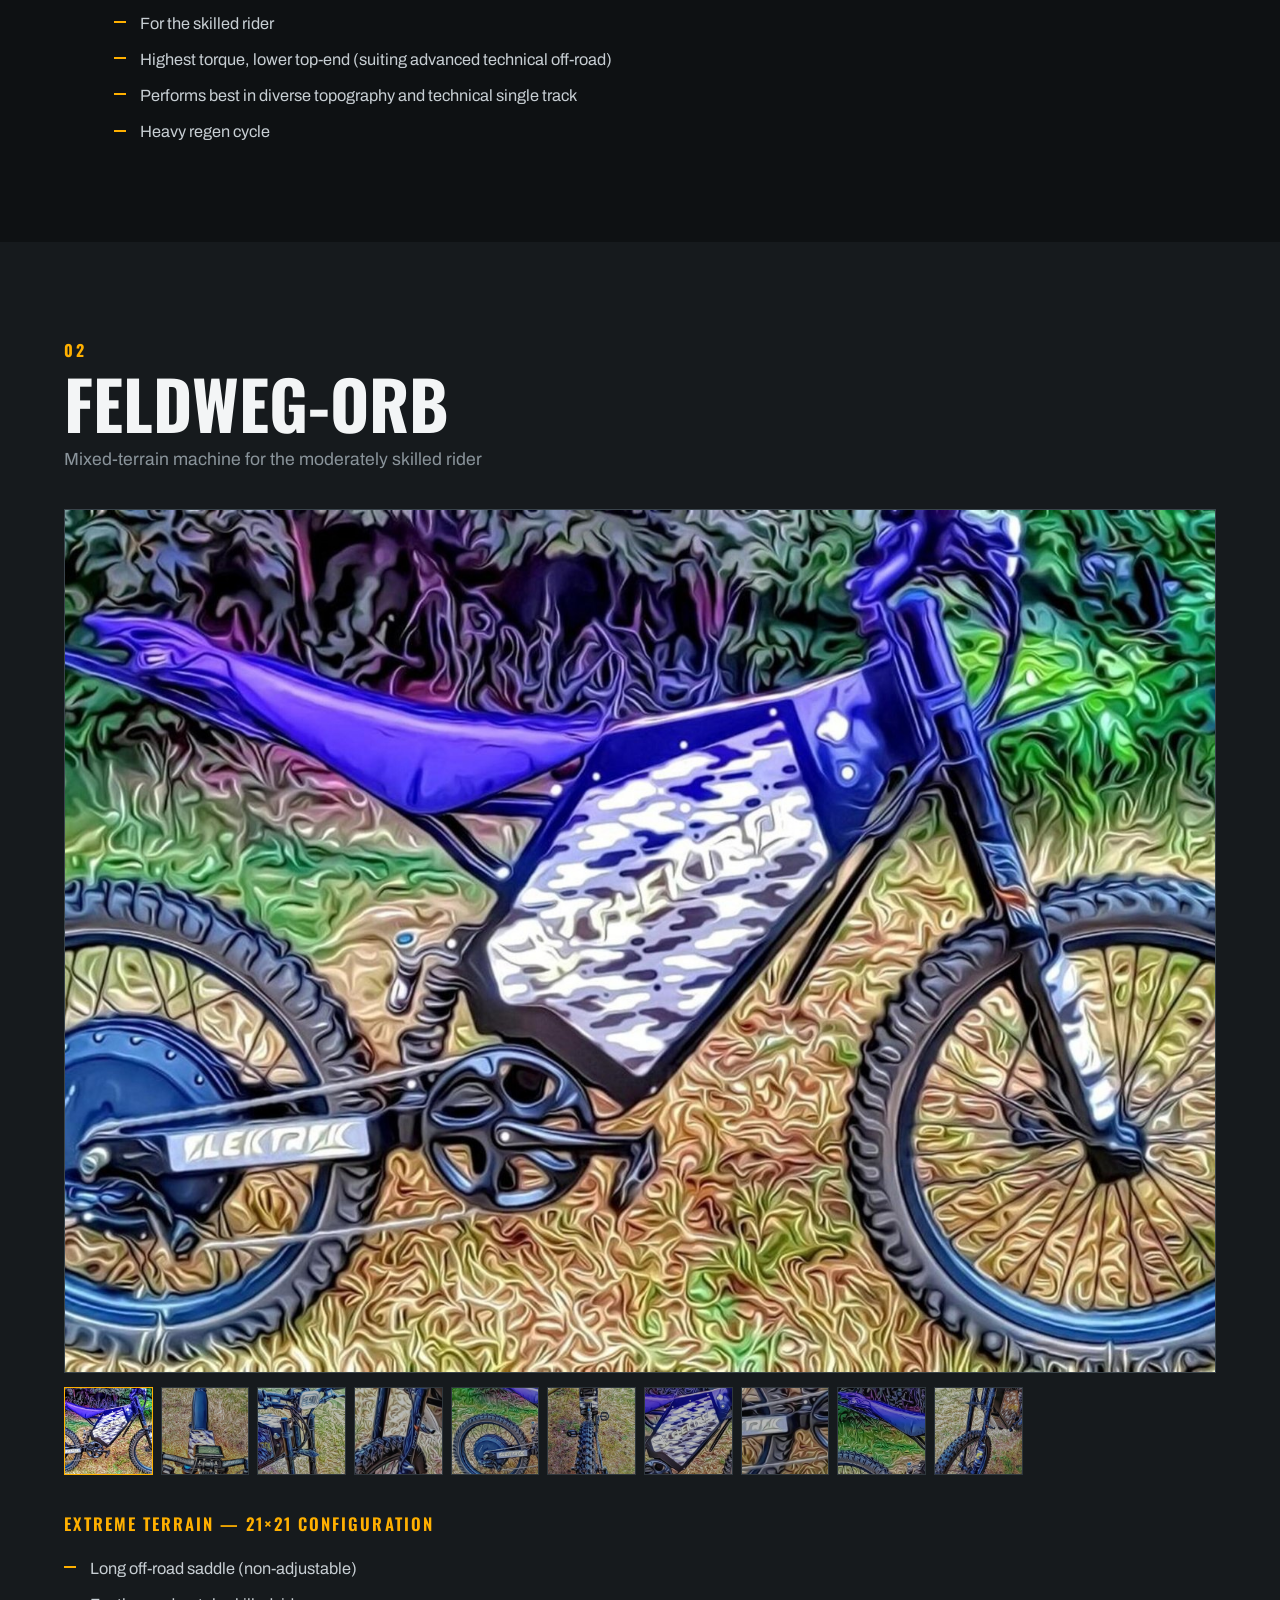
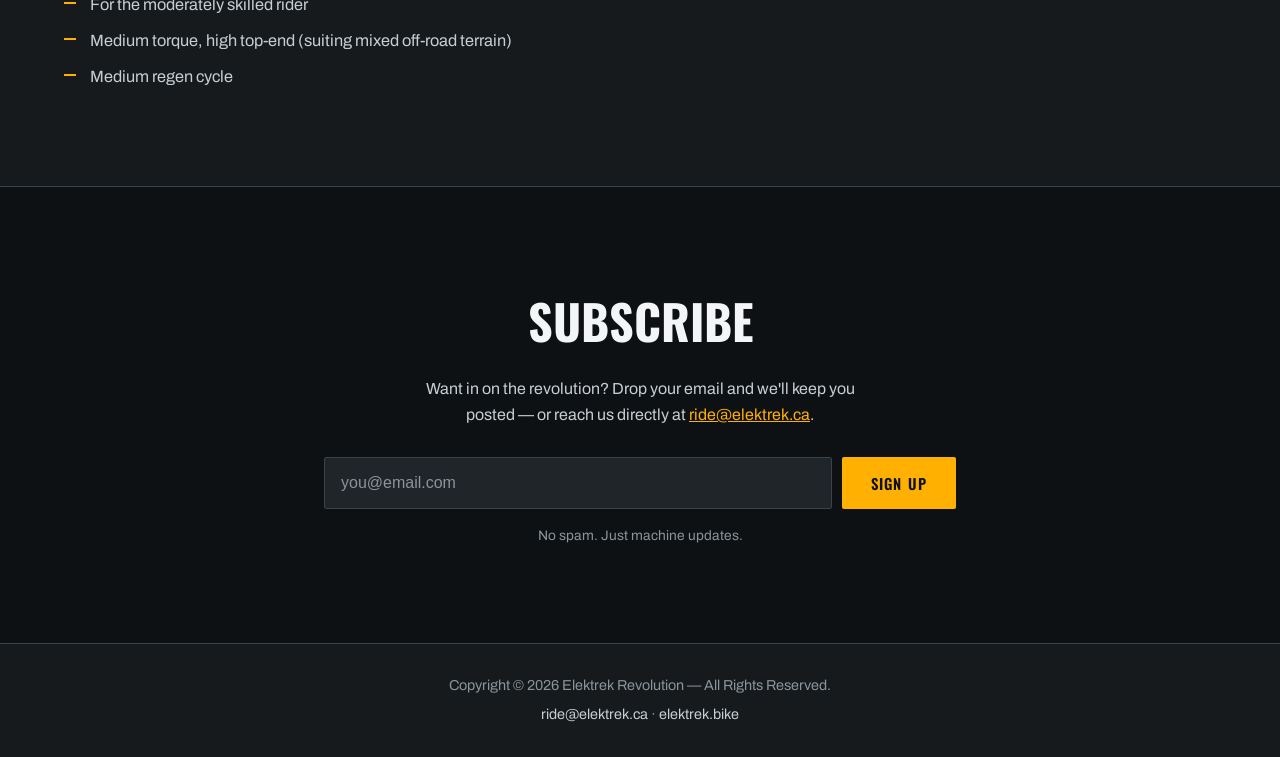
==== commit b56c69ce: "Add files via upload" ====
--- a/index.html
+++ b/index.html
@@ -34,6 +34,48 @@
       </svg>
       <span>Marine Forecast</span>
     </a>
+    <a href="radar/index.html" class="nav-radar" target="_blank" rel="noopener" data-popup aria-label="CRT Radar">
+      <svg class="nav-scope" viewBox="0 0 24 24" width="18" height="18" aria-hidden="true" focusable="false">
+        <circle cx="12" cy="12" r="9" fill="none" stroke="currentColor" stroke-width="1.6" opacity=".55"/>
+        <circle cx="12" cy="12" r="5" fill="none" stroke="currentColor" stroke-width="1.3" opacity=".4"/>
+        <line x1="12" y1="12" x2="12" y2="3" stroke="currentColor" stroke-width="1.3" opacity=".35"/>
+        <line x1="12" y1="12" x2="3" y2="12" stroke="currentColor" stroke-width="1.3" opacity=".35"/>
+        <path d="M12 12 L12 3 A9 9 0 0 1 20.5 9 Z" fill="currentColor" opacity=".3"/>
+        <line x1="12" y1="12" x2="19" y2="6.5" stroke="currentColor" stroke-width="1.8"/>
+        <circle cx="16.5" cy="8.5" r="1.4" fill="currentColor"/>
+      </svg>
+      <span>CRT Radar</span>
+    </a>
+    <a href="turkey-tools.html" class="nav-turkey" target="_blank" rel="noopener" data-popup aria-label="Turkey Tools">
+      <svg class="nav-gobble" viewBox="0 0 24 24" width="18" height="18" aria-hidden="true" focusable="false">
+        <!-- tail fan -->
+        <path d="M12 13c-5 0-8.5-2.2-8.5-5.5C3.5 9 5 10 6.5 10 5.6 8.7 5.5 7 6.2 5.8c.3 1.6 1.4 2.6 2.5 3.1C8.2 7.2 8.6 5.3 9.9 4c.1 1.7.8 3 1.7 3.8C12 6.1 13 4.6 14.6 4c-.2 1.8 0 3.3.6 4.4C16.1 7.7 17 6.4 17.4 5c.6 1.4.4 3-.4 4.2 1.3-.2 2.5-1 3.2-2.1C20.4 10.6 17 13 12 13Z" fill="currentColor" opacity=".8"/>
+        <!-- body -->
+        <ellipse cx="12" cy="16.5" rx="3.1" ry="3.5" fill="currentColor"/>
+        <!-- head/neck -->
+        <path d="M12 13.4c-.9 0-1.5.7-1.5 1.7 0 .8.6 1.4 1.5 1.4s1.5-.6 1.5-1.4c0-1-.6-1.7-1.5-1.7Z" fill="currentColor"/>
+        <!-- beak -->
+        <path d="M13.3 14.6l1.6.500-1.6.6z" fill="#ffb000"/>
+        <!-- snood -->
+        <path d="M11 13.6c-.4.3-.5.9-.2 1.2" stroke="#e0533a" stroke-width="1" fill="none" stroke-linecap="round"/>
+        <!-- legs -->
+        <line x1="11" y1="19.6" x2="11" y2="21.4" stroke="currentColor" stroke-width="1"/>
+        <line x1="13" y1="19.6" x2="13" y2="21.4" stroke="currentColor" stroke-width="1"/>
+      </svg>
+      <span>Turkey Tools</span>
+    </a>
+    <a href="magic-pass.html" class="nav-dino" target="_blank" rel="noopener" data-popup aria-label="Dino's Pass">
+      <svg class="nav-rex" viewBox="0 0 24 24" width="18" height="18" aria-hidden="true" focusable="false">
+        <!-- dino body + tail -->
+        <path d="M3 17c2.2.2 3.4-.6 4-1.8.5-1 .4-2.3.2-3.4C6.9 9.9 7.6 8 9.2 7c.4-1.1 1.3-2 2.6-2.2 1.6-.3 3 .5 3.7 1.7.9.2 1.7.8 2 1.8.2.7.1 1.4-.2 2 .8.3 1.4 1 1.5 1.9h-2.2c-.2 0-.4.1-.5.3l-.7 1.4c-.1.2-.3.3-.5.3h-1.1l-.1 2.2c0 .3-.3.5-.6.5h-1c-.3 0-.6-.2-.6-.5l-.1-1.5c-1 .6-2.3.9-3.6.9-.3 0-.6 0-.9-.1L3 17Z" fill="currentColor"/>
+        <!-- eye -->
+        <circle cx="13.4" cy="7.3" r=".8" fill="var(--steel-900,#0e1113)"/>
+        <!-- legs -->
+        <line x1="9" y1="16.4" x2="9" y2="18.4" stroke="currentColor" stroke-width="1.1" stroke-linecap="round"/>
+        <line x1="11" y1="16.6" x2="11" y2="18.6" stroke="currentColor" stroke-width="1.1" stroke-linecap="round"/>
+      </svg>
+      <span>Dino's Pass</span>
+    </a>
     <a href="#subscribe" class="nav-cta">Get in touch</a>
   </nav>
 </header>
--- a/styles.css
+++ b/styles.css
@@ -63,6 +63,31 @@
   transition:transform .18s ease;
 }
 .nav-marine:hover .nav-boat{transform:translateY(-1px) rotate(-4deg)}
+.nav-radar{
+  display:inline-flex;align-items:center;gap:7px;
+}
+.nav-radar .nav-scope{
+  flex:0 0 auto;color:var(--accent-radar, #39ff8b);
+  filter:drop-shadow(0 0 3px rgba(57,255,139,.55));
+  transition:transform .4s ease;
+}
+.nav-radar:hover .nav-scope{transform:rotate(90deg)}
+.nav-turkey{
+  display:inline-flex;align-items:center;gap:7px;
+}
+.nav-turkey .nav-gobble{
+  flex:0 0 auto;color:var(--accent-turkey, #d98a3d);
+  transition:transform .2s ease;transform-origin:center bottom;
+}
+.nav-turkey:hover .nav-gobble{transform:scale(1.12) rotate(-3deg)}
+.nav-dino{
+  display:inline-flex;align-items:center;gap:7px;
+}
+.nav-dino .nav-rex{
+  flex:0 0 auto;color:var(--accent-dino, #6cc24a);
+  transition:transform .2s ease;transform-origin:center bottom;
+}
+.nav-dino:hover .nav-rex{transform:translateY(-2px)}
 .nav-cta{
   color:var(--steel-900)!important;
   background:var(--amber);
@@ -257,8 +282,8 @@
   .gallery{grid-template-columns:1fr;}
 }
 @media(max-width:560px){
-  .site-nav a:not(.nav-cta):not(.nav-marine){display:none}
-  .nav-marine span{display:none}
+  .site-nav a:not(.nav-cta):not(.nav-marine):not(.nav-radar):not(.nav-turkey):not(.nav-dino){display:none}
+  .nav-marine span,.nav-radar span,.nav-turkey span,.nav-dino span{display:none}
 }
 
 /* ---------- a11y / motion ---------- */
